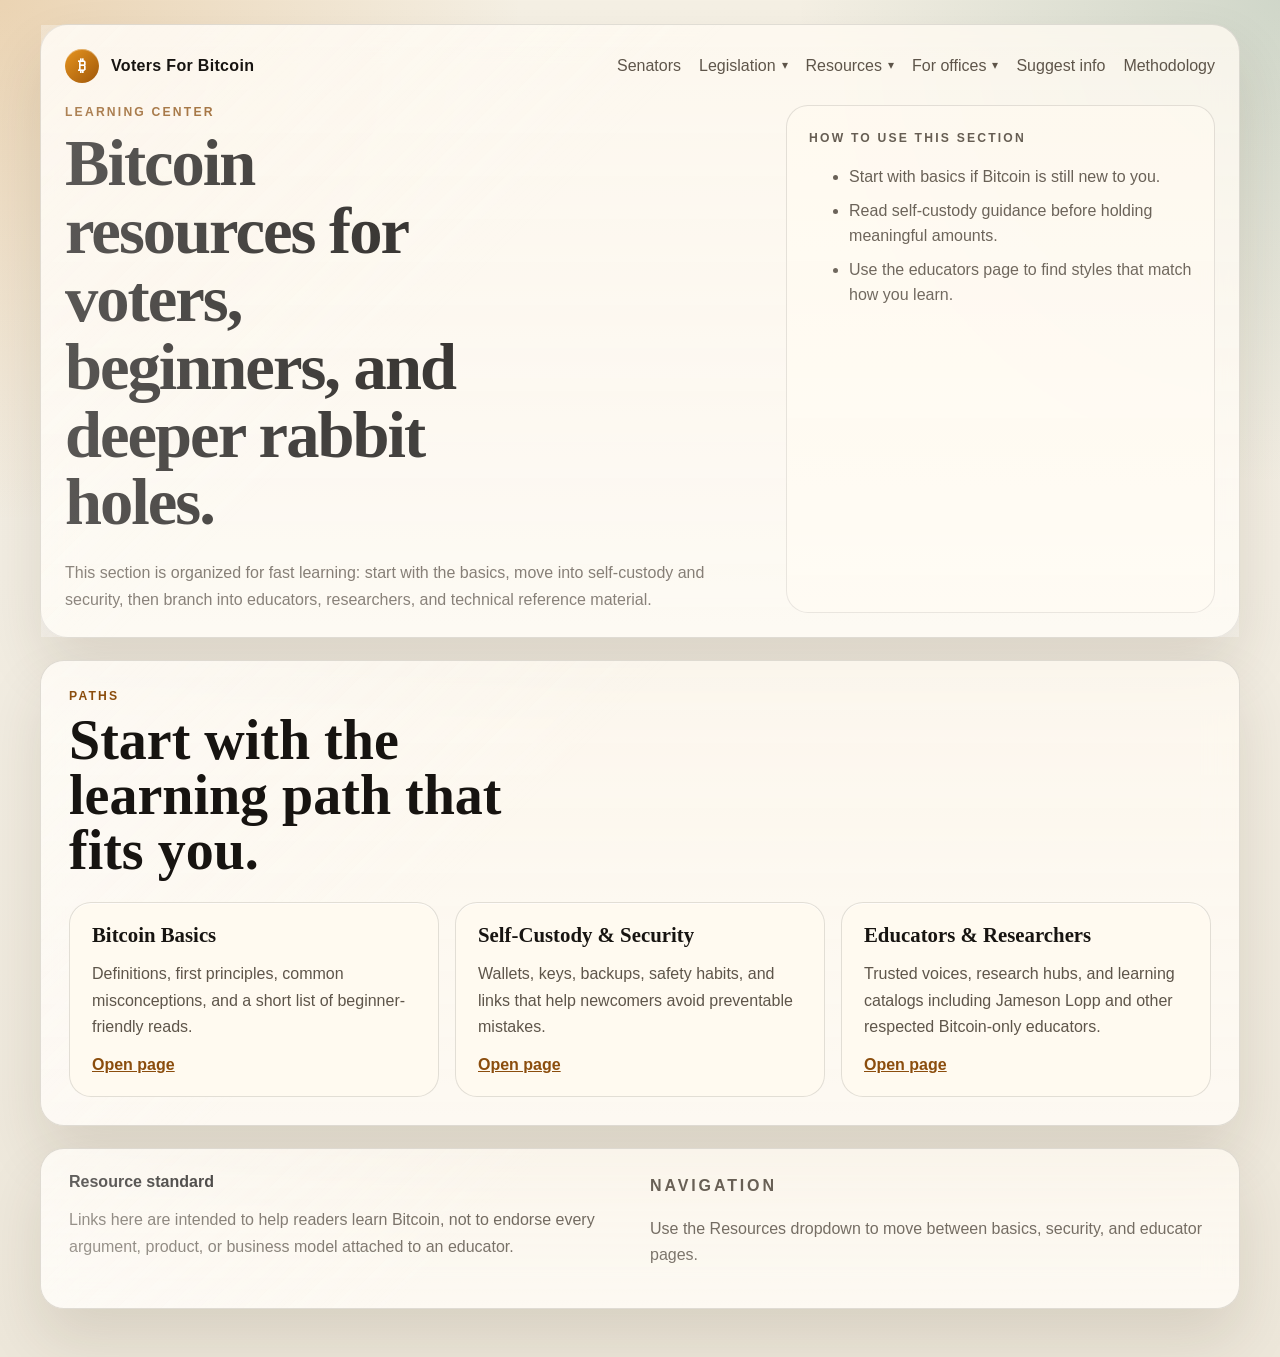
==== resources/index.html @ 1ba47181 "UI Updates" ====
<!DOCTYPE html>
<html lang="en">
  <head>
    <meta charset="UTF-8" />
    <meta name="viewport" content="width=device-width, initial-scale=1.0" />
    <title>Bitcoin Resources | Voters For Bitcoin</title>
    <meta
      name="description"
      content="Explore Bitcoin education pages, self-custody guidance, and links to respected Bitcoin educators and research resources."
    />
    <link rel="icon" type="image/svg+xml" href="../favicon.svg" />
    <link rel="stylesheet" href="../styles.css" />
  </head>
  <body>
    <div class="site-shell">
      <header class="hero" id="top">
        <nav class="topbar">
          <a class="brand" href="../index.html">
            <span class="brand-mark">₿</span>
            <span>Voters For Bitcoin</span>
          </a>
          <button class="nav-toggle" type="button" aria-label="Toggle navigation" aria-expanded="false">
            <span class="nav-toggle-icon">☰</span>
          </button>
          <div class="nav-links">
            <a href="../index.html#directory">Senators</a>
            <div class="nav-dropdown">
              <a href="../bitcoin-legislation.html" class="nav-dropdown-trigger" aria-haspopup="true">Legislation</a>
              <div class="nav-dropdown-menu">
                <a href="../bitcoin-legislation.html">Bitcoin</a>
                <a href="../crypto-legislation.html">Crypto</a>
              </div>
            </div>
            <div class="nav-dropdown">
              <a href="./index.html" class="nav-dropdown-trigger" aria-haspopup="true">Resources</a>
              <div class="nav-dropdown-menu">
                <a href="./index.html">Resource hub</a>
                <a href="./bitcoin-basics.html">Bitcoin basics</a>
                <a href="./self-custody.html">Self-custody</a>
                <a href="./educators.html">Educators</a>
              </div>
            </div>
            <div class="nav-dropdown">
              <a href="../for-offices.html" class="nav-dropdown-trigger" aria-haspopup="true">For offices</a>
              <div class="nav-dropdown-menu">
                <a href="../for-offices.html">Overview</a>
                <a href="../survey.html">Bitcoin policy survey</a>
              </div>
            </div>
            <a href="../suggest.html">Suggest info</a>
            <a href="../index.html#methodology">Methodology</a>
          </div>
        </nav>

        <div class="page-hero">
          <div class="hero-copy">
            <p class="eyebrow">Learning center</p>
            <h1>Bitcoin resources for voters, beginners, and deeper rabbit holes.</h1>
            <p class="hero-text">
              This section is organized for fast learning: start with the basics,
              move into self-custody and security, then branch into educators,
              researchers, and technical reference material.
            </p>
          </div>
          <aside class="resource-note">
            <p class="panel-label">How to use this section</p>
            <ul>
              <li>Start with basics if Bitcoin is still new to you.</li>
              <li>Read self-custody guidance before holding meaningful amounts.</li>
              <li>Use the educators page to find styles that match how you learn.</li>
            </ul>
          </aside>
        </div>
      </header>

      <main>
        <section class="section">
          <div class="section-heading">
            <p class="eyebrow">Paths</p>
            <h2>Start with the learning path that fits you.</h2>
          </div>
          <div class="guide-grid">
            <article class="guide-card">
              <h3>Bitcoin Basics</h3>
              <p>Definitions, first principles, common misconceptions, and a short list of beginner-friendly reads.</p>
              <a href="./bitcoin-basics.html">Open page</a>
            </article>
            <article class="guide-card">
              <h3>Self-Custody & Security</h3>
              <p>Wallets, keys, backups, safety habits, and links that help newcomers avoid preventable mistakes.</p>
              <a href="./self-custody.html">Open page</a>
            </article>
            <article class="guide-card">
              <h3>Educators & Researchers</h3>
              <p>Trusted voices, research hubs, and learning catalogs including Jameson Lopp and other respected Bitcoin-only educators.</p>
              <a href="./educators.html">Open page</a>
            </article>
          </div>
        </section>
      </main>

      <footer class="footer">
        <div>
          <strong>Resource standard</strong>
          <p>
            Links here are intended to help readers learn Bitcoin, not to endorse
            every argument, product, or business model attached to an educator.
          </p>
        </div>
        <div>
          <p class="footer-label">Navigation</p>
          <p>Use the Resources dropdown to move between basics, security, and educator pages.</p>
        </div>
      </footer>
    </div>
    <script src="../nav.js"></script>
  </body>
</html>
---- styles.css ----
:root {
  --bg: #f3efe3;
  --bg-strong: #ede4cf;
  --surface: rgba(255, 251, 242, 0.8);
  --surface-strong: #fffaf0;
  --text: #171411;
  --muted: #5e554a;
  --line: rgba(23, 20, 17, 0.12);
  --accent: #cb7a18;
  --accent-deep: #8b4d0d;
  --good: #27634f;
  --warn: #8f6312;
  --bad: #8a2f25;
  --shadow: 0 30px 60px rgba(60, 42, 18, 0.12);
  --serif: "Iowan Old Style", "Palatino Linotype", "Book Antiqua", Palatino,
    "URW Palladio L", Georgia, serif;
  --sans: "Avenir Next", "Segoe UI", "Helvetica Neue", Helvetica, Arial,
    sans-serif;
}

* {
  box-sizing: border-box;
}

html {
  scroll-behavior: smooth;
}

body {
  margin: 0;
  color: var(--text);
  background:
    radial-gradient(circle at top left, rgba(203, 122, 24, 0.24), transparent 28%),
    radial-gradient(circle at top right, rgba(39, 99, 79, 0.18), transparent 26%),
    linear-gradient(180deg, #f5f0e4 0%, #f2ede2 42%, #ede7da 100%);
  font-family: var(--sans);
  overflow-x: hidden;
}

a {
  color: inherit;
}

.site-shell {
  width: min(1200px, calc(100vw - 32px));
  margin: 0 auto;
  padding: 24px 0 48px;
}

.hero,
.section,
.footer {
  position: relative;
  border: 1px solid var(--line);
  background: var(--surface);
  backdrop-filter: blur(16px);
  box-shadow: var(--shadow);
}

.hero::before,
.section::before,
.footer::before {
  content: "";
  position: absolute;
  inset: 0;
  background:
    linear-gradient(135deg, rgba(255, 255, 255, 0.32), transparent 38%),
    linear-gradient(180deg, transparent, rgba(255, 255, 255, 0.28));
  pointer-events: none;
}

.hero {
  padding: 24px;
  border-radius: 28px;
  overflow: visible;
}

.section,
.footer {
  overflow: hidden;
}

.topbar,
.hero-grid,
.directory-grid,
.snapshot-grid,
.resource-list,
.intro-grid,
.footer,
.section-heading-row,
.filters {
  position: relative;
  z-index: 1;
}

.topbar {
  display: flex;
  justify-content: space-between;
  align-items: center;
  gap: 20px;
}

.brand {
  display: inline-flex;
  align-items: center;
  gap: 12px;
  font-weight: 700;
  letter-spacing: 0.02em;
  text-decoration: none;
}

.brand-mark {
  display: grid;
  place-items: center;
  width: 34px;
  height: 34px;
  border-radius: 999px;
  color: white;
  background: linear-gradient(135deg, #e7951f, #9f570a);
  box-shadow: inset 0 1px 0 rgba(255, 255, 255, 0.35);
}

.nav-links {
  display: flex;
  flex-wrap: wrap;
  gap: 18px;
  align-items: center;
}

.nav-links a {
  color: var(--muted);
  text-decoration: none;
}

.nav-dropdown {
  position: relative;
  padding-bottom: 14px;
  margin-bottom: -14px;
}

.nav-dropdown-trigger {
  display: inline-flex;
  align-items: center;
  gap: 6px;
}

.nav-dropdown-trigger::after {
  content: "▾";
  font-size: 0.72rem;
  line-height: 1;
}

.nav-dropdown-menu {
  position: absolute;
  top: calc(100% - 2px);
  left: 0;
  display: none;
  min-width: 180px;
  padding: 8px;
  border-radius: 16px;
  border: 1px solid var(--line);
  background: var(--surface-strong);
  box-shadow: var(--shadow);
  z-index: 40;
}

.nav-dropdown-menu a {
  display: block;
  padding: 10px 12px;
  border-radius: 10px;
  color: var(--muted);
  text-decoration: none;
}

.nav-dropdown-menu a:hover,
.nav-dropdown-menu a:focus-visible {
  background: rgba(23, 20, 17, 0.05);
  outline: none;
}

.nav-dropdown:hover .nav-dropdown-menu,
.nav-dropdown:focus-within .nav-dropdown-menu {
  display: block;
}

/* ── Mobile navigation toggle (hidden on desktop) ── */
.nav-toggle {
  display: none;
  align-items: center;
  justify-content: center;
  width: 40px;
  height: 40px;
  padding: 0;
  border: 1px solid var(--line);
  border-radius: 12px;
  background: rgba(255, 255, 255, 0.55);
  cursor: pointer;
  flex-shrink: 0;
}

.nav-toggle-icon {
  font-size: 1.15rem;
  line-height: 1;
  pointer-events: none;
}

/* ── Filter collapse toggle (hidden on desktop) ── */
.filters-toggle {
  display: none;
  width: 100%;
  margin-top: 16px;
}

.hero-grid {
  display: grid;
  grid-template-columns: minmax(0, 1.5fr) minmax(280px, 0.9fr);
  gap: 24px;
  margin-top: 48px;
}

.eyebrow,
.panel-label,
.footer-label {
  margin: 0 0 10px;
  color: var(--accent-deep);
  font-size: 0.76rem;
  font-weight: 700;
  letter-spacing: 0.18em;
  text-transform: uppercase;
}

h1,
h2,
h3 {
  margin: 0;
  font-family: var(--serif);
  font-weight: 700;
  line-height: 0.98;
}

h1 {
  max-width: 12ch;
  font-size: clamp(3.5rem, 8vw, 6.6rem);
}

h2 {
  max-width: 16ch;
  font-size: clamp(2.1rem, 5vw, 3.5rem);
}

h3 {
  font-size: 1.3rem;
}

.hero-text,
.section-support,
.senator-summary,
.detail-copy p,
.resource-card p,
.methodology-card p,
.footer p,
.intro-grid p,
.panel-note,
.snapshot-card p {
  color: var(--muted);
  line-height: 1.65;
  font-size: 1rem;
}

.hero-text {
  max-width: 48ch;
  margin: 24px 0 0;
}

.hero-actions {
  display: flex;
  flex-wrap: wrap;
  gap: 12px;
  margin-top: 28px;
}

.button {
  display: inline-flex;
  align-items: center;
  justify-content: center;
  min-height: 48px;
  padding: 0 18px;
  border-radius: 999px;
  border: 1px solid var(--line);
  text-decoration: none;
  font-weight: 700;
  text-align: center;
}

.button-primary {
  color: white;
  background: linear-gradient(135deg, var(--accent), #a45e0f);
}

.button-secondary {
  background: rgba(255, 255, 255, 0.55);
}

.hero-panel,
.senator-detail,
.resource-card,
.methodology-card,
.snapshot-card,
.senator-card,
.filter input,
.filter select {
  border: 1px solid var(--line);
  background: var(--surface-strong);
  box-shadow: inset 0 1px 0 rgba(255, 255, 255, 0.55);
}

.hero-panel {
  padding: 22px;
  border-radius: 24px;
  align-self: end;
}

.panel-list,
.source-list,
.detail-meta,
.methodology-card ul {
  margin: 0;
  padding-left: 18px;
}

.panel-list li,
.source-list li,
.methodology-card li {
  margin-top: 10px;
  line-height: 1.6;
  color: var(--muted);
}

.section {
  margin-top: 22px;
  padding: 28px;
  border-radius: 24px;
}

.section-heading {
  position: relative;
  z-index: 1;
}

.section-heading-row {
  display: flex;
  justify-content: space-between;
  gap: 20px;
  align-items: end;
}

.section-support {
  max-width: 34ch;
  margin: 0;
}

.directory-summary {
  position: relative;
  z-index: 1;
  margin: 16px 0 0;
  color: var(--muted);
  line-height: 1.6;
}

.intro-grid {
  display: grid;
  grid-template-columns: repeat(3, minmax(0, 1fr));
  gap: 18px;
  margin-top: 28px;
}

.intro-grid article {
  padding: 20px;
  border-top: 2px solid rgba(203, 122, 24, 0.35);
  background: rgba(255, 255, 255, 0.32);
}

.filters {
  display: grid;
  grid-template-columns: minmax(0, 1.3fr) minmax(180px, 0.75fr) minmax(180px, 0.75fr) minmax(220px, 0.8fr) auto;
  gap: 16px;
  margin-top: 26px;
  align-items: end;
}

.filter {
  display: grid;
  gap: 8px;
  font-size: 0.9rem;
  font-weight: 700;
}

.filter input,
.filter select {
  width: 100%;
  min-height: 50px;
  padding: 0 14px;
  border-radius: 16px;
  font: inherit;
  color: var(--text);
}

.reset-filters {
  min-width: 148px;
}

.directory-grid {
  display: grid;
  grid-template-columns: minmax(0, 0.9fr) minmax(320px, 1.1fr);
  gap: 18px;
  margin-top: 18px;
}

.senator-list {
  display: grid;
  gap: 14px;
  align-content: start;
}

.senator-card {
  width: 100%;
  padding: 18px;
  border-radius: 20px;
  text-align: left;
  cursor: pointer;
  transition: transform 180ms ease, border-color 180ms ease, box-shadow 180ms ease;
}

.senator-card:hover,
.senator-card:focus-visible {
  transform: translateY(-2px);
  border-color: rgba(203, 122, 24, 0.45);
  outline: none;
}

.senator-card.is-active {
  border-color: rgba(39, 99, 79, 0.45);
  box-shadow: 0 18px 28px rgba(34, 56, 48, 0.08);
}

.senator-card-top,
.detail-top {
  display: flex;
  justify-content: space-between;
  gap: 12px;
  align-items: start;
}

.senator-card h3 {
  margin-bottom: 8px;
}

.senator-meta,
.detail-kicker,
.evidence-meta {
  color: var(--muted);
  font-size: 0.92rem;
}

.state-link {
  color: var(--accent-deep);
  font-weight: 700;
  text-decoration: none;
}

.state-link:hover,
.state-link:focus-visible {
  text-decoration: underline;
  outline: none;
}

.tag,
.confidence {
  display: inline-flex;
  align-items: center;
  justify-content: center;
  min-height: 30px;
  padding: 0 10px;
  border-radius: 999px;
  font-size: 0.78rem;
  font-weight: 700;
  white-space: normal;
  text-decoration: none;
  border: 0;
}

.tag[data-tone="pro"] {
  background: rgba(39, 99, 79, 0.12);
  color: var(--good);
}

.tag[data-tone="caution"] {
  background: rgba(143, 99, 18, 0.13);
  color: var(--warn);
}

.tag[data-tone="anti"] {
  background: rgba(138, 47, 37, 0.12);
  color: var(--bad);
}

.tag[data-tone="neutral"] {
  background: rgba(23, 20, 17, 0.08);
  color: var(--text);
}

.tag:hover,
.tag:focus-visible {
  opacity: 0.9;
  outline: 2px solid rgba(23, 20, 17, 0.18);
  outline-offset: 2px;
}

.confidence {
  background: rgba(23, 20, 17, 0.06);
}

.senator-summary {
  margin: 16px 0 0;
}

.senator-detail {
  min-height: 100%;
  padding: 24px;
  border-radius: 24px;
}

.detail-copy {
  display: grid;
  gap: 22px;
}

.detail-meta {
  display: grid;
  gap: 10px;
  margin-top: 20px;
}

.detail-meta strong,
.evidence-card strong {
  font-size: 0.9rem;
}

.evidence-grid {
  display: grid;
  gap: 14px;
}

.evidence-card {
  padding: 16px;
  border-radius: 18px;
  border: 1px solid var(--line);
  background: rgba(255, 255, 255, 0.58);
}

.action-card,
.contact-card {
  padding: 18px;
  border-radius: 18px;
  border: 1px solid var(--line);
  background: rgba(255, 255, 255, 0.58);
}

.contact-card p,
.action-card p {
  color: var(--muted);
  line-height: 1.65;
}

.contact-actions,
.card-actions {
  display: flex;
  flex-wrap: wrap;
  gap: 12px;
  margin-top: 14px;
}

.button.button-small {
  min-height: 42px;
  padding: 0 14px;
}

.evidence-card a,
.resource-card a {
  color: var(--accent-deep);
  font-weight: 700;
}

.snapshot-grid {
  display: grid;
  grid-template-columns: repeat(4, minmax(0, 1fr));
  gap: 16px;
  margin-top: 26px;
}

.snapshot-card {
  padding: 20px;
  border-radius: 20px;
}

.snapshot-card strong {
  display: block;
  font-size: 2rem;
  font-family: var(--serif);
}

.resource-list,
.methodology-list {
  display: grid;
  grid-template-columns: repeat(3, minmax(0, 1fr));
  gap: 16px;
  margin-top: 26px;
}

.resource-card,
.methodology-card {
  padding: 20px;
  border-radius: 22px;
}

.resource-page-grid,
.guide-grid,
.educator-grid {
  position: relative;
  z-index: 1;
  display: grid;
  gap: 16px;
  margin-top: 24px;
}

.resource-page-grid {
  grid-template-columns: 1.2fr 0.8fr;
}

.guide-grid,
.educator-grid {
  grid-template-columns: repeat(3, minmax(0, 1fr));
}

.guide-card,
.educator-card {
  padding: 22px;
  border-radius: 22px;
  border: 1px solid var(--line);
  background: var(--surface-strong);
  box-shadow: inset 0 1px 0 rgba(255, 255, 255, 0.55);
}

.guide-card ul,
.educator-card ul {
  margin: 14px 0 0;
  padding-left: 18px;
}

.guide-card li,
.educator-card li,
.resource-note li {
  color: var(--muted);
  line-height: 1.6;
  margin-top: 8px;
}

.resource-note {
  padding: 22px;
  border-radius: 22px;
  border: 1px solid var(--line);
  background: rgba(255, 250, 240, 0.72);
}

.resource-note p,
.guide-card p,
.educator-card p {
  color: var(--muted);
  line-height: 1.65;
}

.guide-card a,
.educator-card a,
.resource-note a {
  color: var(--accent-deep);
  font-weight: 700;
}

.suggest-grid {
  position: relative;
  z-index: 1;
  display: grid;
  grid-template-columns: 1.05fr 0.95fr;
  gap: 18px;
  margin-top: 24px;
}

.suggest-card,
.suggest-form-card {
  padding: 22px;
  border-radius: 22px;
  border: 1px solid var(--line);
  background: var(--surface-strong);
  box-shadow: inset 0 1px 0 rgba(255, 255, 255, 0.55);
}

.suggest-card p,
.suggest-form-card p,
.suggest-output,
.suggest-help li {
  color: var(--muted);
  line-height: 1.65;
}

.suggest-help {
  margin: 14px 0 0;
  padding-left: 18px;
}

.suggest-form {
  display: grid;
  gap: 14px;
  margin-top: 12px;
}

.suggest-form label {
  display: grid;
  gap: 8px;
  font-size: 0.92rem;
  font-weight: 700;
}

.suggest-form input,
.suggest-form select,
.suggest-form textarea {
  width: 100%;
  min-height: 50px;
  padding: 12px 14px;
  border-radius: 16px;
  border: 1px solid var(--line);
  background: rgba(255, 255, 255, 0.72);
  font: inherit;
  color: var(--text);
}

.suggest-form textarea {
  min-height: 140px;
  resize: vertical;
}

.suggest-actions {
  display: flex;
  flex-wrap: wrap;
  gap: 12px;
  margin-top: 6px;
}

.suggest-output {
  margin-top: 18px;
  padding: 16px;
  border-radius: 16px;
  border: 1px dashed rgba(23, 20, 17, 0.18);
  background: rgba(255, 255, 255, 0.46);
  white-space: pre-wrap;
}

.suggest-output.is-hidden {
  display: none;
}

.response-status {
  display: inline-flex;
  align-items: center;
  min-height: 30px;
  padding: 0 10px;
  border-radius: 999px;
  background: rgba(23, 20, 17, 0.06);
  font-size: 0.78rem;
  font-weight: 700;
}

.office-grid {
  position: relative;
  z-index: 1;
  display: grid;
  grid-template-columns: 1fr 1fr;
  gap: 18px;
  margin-top: 24px;
}

.office-card,
.survey-card {
  padding: 22px;
  border-radius: 22px;
  border: 1px solid var(--line);
  background: var(--surface-strong);
  box-shadow: inset 0 1px 0 rgba(255, 255, 255, 0.55);
}

.office-card p,
.survey-card p,
.office-card li,
.survey-card li {
  color: var(--muted);
  line-height: 1.65;
}

.office-card ul,
.survey-card ul {
  margin: 14px 0 0;
  padding-left: 18px;
}

.resource-card .resource-type {
  margin: 0 0 10px;
  color: var(--accent-deep);
  font-size: 0.82rem;
  font-weight: 700;
  text-transform: uppercase;
  letter-spacing: 0.14em;
}

.footer {
  display: grid;
  grid-template-columns: repeat(2, minmax(0, 1fr));
  gap: 20px;
  margin-top: 22px;
  padding: 24px 28px;
  border-radius: 24px;
}

.cta-strip {
  position: relative;
  z-index: 1;
  display: flex;
  justify-content: space-between;
  align-items: center;
  gap: 20px;
  margin-top: 24px;
  padding: 22px;
  border-radius: 22px;
  border: 1px solid var(--line);
  background: rgba(255, 250, 240, 0.7);
}

.cta-strip p {
  margin: 0;
  color: var(--muted);
  line-height: 1.65;
  max-width: 52ch;
}

.policy-links {
  position: relative;
  z-index: 1;
  display: grid;
  grid-template-columns: repeat(2, minmax(0, 1fr));
  gap: 16px;
  margin-top: 18px;
}

.policy-link-card {
  display: block;
  padding: 22px;
  border-radius: 22px;
  border: 1px solid var(--line);
  background: var(--surface-strong);
  text-decoration: none;
  box-shadow: inset 0 1px 0 rgba(255, 255, 255, 0.55);
  transition: transform 180ms ease, border-color 180ms ease;
}

.policy-link-card:hover,
.policy-link-card:focus-visible {
  transform: translateY(-2px);
  border-color: rgba(203, 122, 24, 0.45);
  outline: none;
}

.policy-link-card p:last-child {
  margin-bottom: 0;
}

.page-hero {
  margin-top: 22px;
  display: grid;
  grid-template-columns: minmax(0, 1.3fr) minmax(280px, 0.8fr);
  gap: 24px;
}

.page-hero h1 {
  max-width: 12ch;
  font-size: clamp(2.4rem, 5.2vw, 4.25rem);
  line-height: 1.02;
  letter-spacing: -0.03em;
}

.page-hero .hero-text {
  max-width: 42rem;
}

.stat-card {
  padding: 22px;
  border-radius: 22px;
  border: 1px solid var(--line);
  background: var(--surface-strong);
}

.stat-card strong {
  display: block;
  font-family: var(--serif);
  font-size: 2.5rem;
  line-height: 1;
}

.legislation-grid,
.bill-grid,
.vote-grid {
  position: relative;
  z-index: 1;
  display: grid;
  gap: 16px;
  margin-top: 24px;
}

.legislation-grid {
  grid-template-columns: 1.1fr 0.9fr;
}

.bill-card,
.vote-card,
.status-card {
  padding: 22px;
  border-radius: 22px;
  border: 1px solid var(--line);
  background: var(--surface-strong);
}


.bill-card p,
.vote-card p,
.status-card p,
.bill-card li,
.vote-card li,
.status-card li {
  color: var(--muted);
  line-height: 1.65;
}

.bill-meta,
.bill-links {
  display: flex;
  flex-wrap: wrap;
  gap: 10px;
  margin: 14px 0 0;
}

.meta-pill {
  display: inline-flex;
  align-items: center;
  min-height: 32px;
  padding: 0 12px;
  border-radius: 999px;
  border: 1px solid var(--line);
  background: rgba(23, 20, 17, 0.04);
  font-size: 0.82rem;
  font-weight: 700;
}

.bill-links a,
.source-link {
  color: var(--accent-deep);
  font-weight: 700;
}

.vote-grid {
  grid-template-columns: repeat(2, minmax(0, 1fr));
}

.senator-vote-list {
  display: grid;
  gap: 10px;
  margin-top: 14px;
}

.senator-vote {
  display: flex;
  justify-content: space-between;
  gap: 12px;
  padding: 12px 14px;
  border-radius: 16px;
  border: 1px solid var(--line);
  background: rgba(255, 255, 255, 0.5);
}

.senator-vote strong {
  font-size: 0.95rem;
}

.page-note {
  margin-top: 20px;
  color: var(--muted);
}

@media (max-width: 980px) {
  .hero-grid,
  .page-hero,
  .directory-grid,
  .legislation-grid,
  .vote-grid,
  .resource-page-grid,
  .suggest-grid,
  .office-grid,
  .intro-grid,
  .snapshot-grid,
  .resource-list,
  .methodology-list,
  .guide-grid,
  .educator-grid,
  .policy-links,
  .footer,
  .filters {
    grid-template-columns: 1fr;
  }

  .section-heading-row,
  .topbar,
  .cta-strip {
    align-items: start;
    flex-direction: column;
  }

  .section-support {
    max-width: none;
  }

  .hero-actions,
  .contact-actions,
  .card-actions,
  .suggest-actions {
    width: 100%;
  }

  .hero-actions .button,
  .contact-actions .button,
  .card-actions .button,
  .suggest-actions .button {
    flex: 1 1 220px;
  }

  h1 {
    max-width: 10ch;
  }
}

@media (max-width: 640px) {
  .site-shell {
    width: min(100vw - 20px, 1200px);
    padding-top: 10px;
  }

  .hero,
  .section,
  .footer {
    border-radius: 22px;
  }

  .hero,
  .section {
    padding: 20px;
  }

  .topbar {
    flex-direction: row;
    flex-wrap: wrap;
    align-items: center;
    gap: 10px;
    padding-bottom: 10px;
    border-bottom: 1px solid rgba(23, 20, 17, 0.08);
  }

  .nav-toggle {
    display: inline-flex;
    margin-left: auto;
  }

  /* Nav collapses under brand+toggle, revealed by hamburger */
  .nav-links {
    display: none;
    flex-direction: column;
    width: 100%;
    gap: 0;
    padding-top: 10px;
    font-size: 0.95rem;
    line-height: 1.35;
  }

  .nav-links.is-open {
    display: flex;
  }

  .nav-links > a,
  .nav-dropdown-trigger {
    display: flex;
    align-items: center;
    justify-content: space-between;
    width: 100%;
    padding: 10px 4px;
    min-height: 44px;
    border-radius: 0;
    background: transparent;
    font-size: 0.95rem;
    color: rgba(23, 20, 17, 0.76);
  }

  /* Dropdowns: static/inline on mobile, toggled by JS class */
  .nav-dropdown {
    padding-bottom: 0;
    margin-bottom: 0;
  }

  .nav-dropdown-menu {
    position: static;
    display: none;
    min-width: 0;
    width: 100%;
    box-shadow: none;
    border-radius: 0;
    border: none;
    background: transparent;
    padding: 0 0 6px 16px;
    margin-top: 0;
  }

  /* Disable the CSS hover trigger — JS handles it via .is-open */
  .nav-dropdown:hover .nav-dropdown-menu,
  .nav-dropdown:focus-within .nav-dropdown-menu {
    display: none;
  }

  .nav-dropdown.is-open > .nav-dropdown-menu {
    display: block;
  }

  .nav-dropdown.is-open > .nav-dropdown-trigger::after {
    transform: rotate(180deg);
  }

  .hero-grid,
  .page-hero {
    gap: 20px;
    margin-top: 24px;
  }

  .hero-panel,
  .stat-card,
  .resource-note,
  .senator-detail,
  .suggest-card,
  .suggest-form-card,
  .office-card,
  .survey-card,
  .bill-card,
  .vote-card,
  .status-card,
  .guide-card,
  .educator-card,
  .resource-card,
  .methodology-card,
  .snapshot-card,
  .policy-link-card {
    padding: 18px;
    border-radius: 18px;
  }

  .filters {
    gap: 12px;
  }

  .eyebrow,
  .panel-label,
  .footer-label {
    margin-bottom: 8px;
    font-size: 0.7rem;
    letter-spacing: 0.16em;
  }

  .filter input,
  .filter select,
  .reset-filters {
    min-height: 48px;
  }

  .reset-filters,
  .hero-actions .button,
  .contact-actions .button,
  .card-actions .button,
  .suggest-actions .button,
  .cta-strip .button {
    width: 100%;
  }

  .directory-grid,
  .legislation-grid,
  .vote-grid,
  .resource-list,
  .methodology-list,
  .guide-grid,
  .educator-grid,
  .suggest-grid,
  .office-grid,
  .policy-links,
  .snapshot-grid,
  .intro-grid {
    gap: 14px;
  }

  /* 2×2 snapshot grid looks much better than 4 stacked cards */
  .snapshot-grid {
    grid-template-columns: repeat(2, minmax(0, 1fr));
  }

  /* Filters collapse behind a toggle on small screens */
  .filters-toggle {
    display: flex;
  }

  .filters {
    display: none;
  }

  .filters.is-open {
    display: grid;
    margin-top: 12px;
  }

  /* Bump tag / confidence touch targets to the 44 px minimum */
  .tag,
  .confidence {
    min-height: 44px;
    padding: 8px 12px;
  }

  /* Tighten CTA strip padding */
  .cta-strip {
    padding: 18px;
  }

  .senator-card-top,
  .detail-top,
  .section-heading-row {
    flex-direction: column;
    align-items: flex-start;
  }

  .detail-meta {
    margin-top: 16px;
  }

  .bill-meta,
  .bill-links,
  .contact-actions,
  .card-actions,
  .suggest-actions,
  .hero-actions {
    gap: 10px;
  }

  .senator-vote {
    flex-direction: column;
    align-items: flex-start;
  }

  .hero-copy {
    max-width: none;
  }

  .hero-text {
    max-width: none;
    margin-top: 18px;
    font-size: 1rem;
    line-height: 1.7;
  }

  .hero-actions {
    margin-top: 22px;
  }

  .hero-actions .button {
    min-height: 52px;
    font-size: 0.98rem;
  }

  .snapshot-card strong,
  .stat-card strong {
    font-size: 2rem;
  }

  h1 {
    max-width: 8.5ch;
    font-size: clamp(2.7rem, 11vw, 4rem);
    line-height: 0.96;
    letter-spacing: -0.05em;
  }

  h2 {
    max-width: none;
    font-size: clamp(1.6rem, 9vw, 2.3rem);
    line-height: 1.04;
  }

  .page-hero h1 {
    max-width: 10ch;
    font-size: clamp(2.2rem, 10vw, 3.1rem);
    line-height: 0.98;
  }

  .hero-text,
  .section-support,
  .directory-summary,
  .panel-note,
  .resource-card p,
  .methodology-card p,
  .guide-card p,
  .educator-card p,
  .contact-card p,
  .action-card p,
  .vote-card p,
  .bill-card p,
  .status-card p {
    font-size: 0.96rem;
  }
}
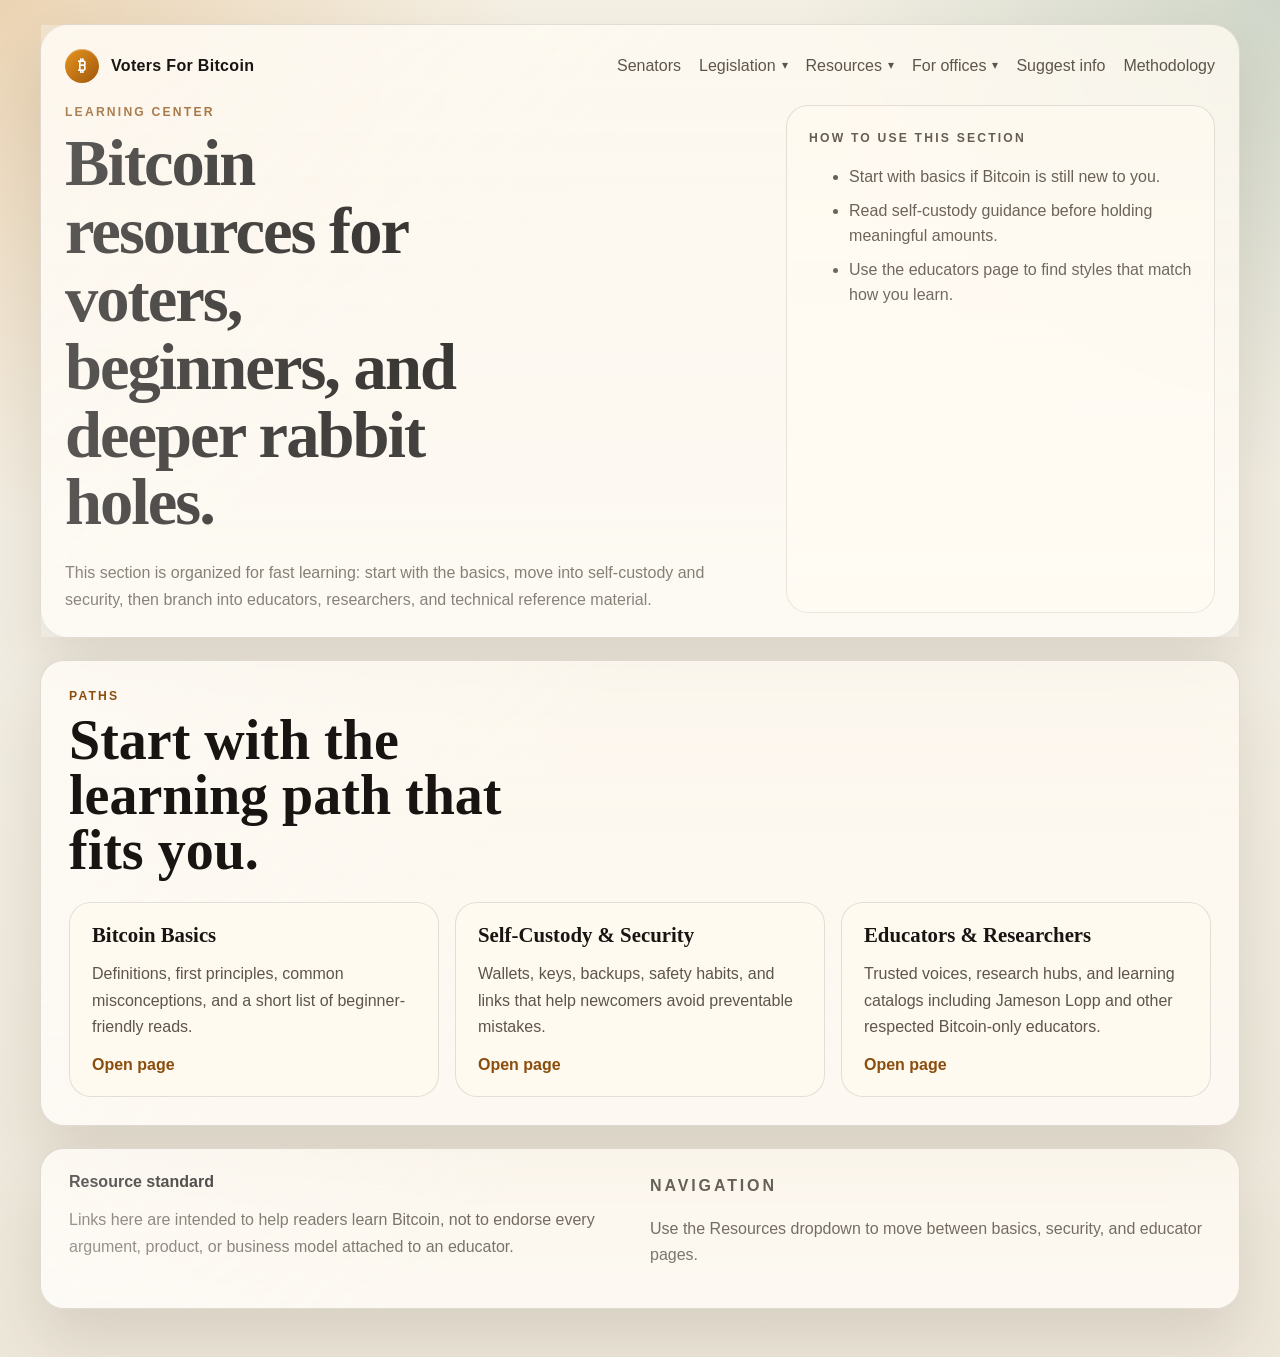
==== commit 80b9fc3f: "Favicon" ====
--- a/resources/index.html
+++ b/resources/index.html
@@ -9,6 +9,7 @@
       content="Explore Bitcoin education pages, self-custody guidance, and links to respected Bitcoin educators and research resources."
     />
     <link rel="icon" type="image/svg+xml" href="../favicon.svg" />
+    <link rel="icon" href="../favicon.svg" type="image/svg+xml" />
     <link rel="stylesheet" href="../styles.css" />
   </head>
   <body>
--- a/styles.css
+++ b/styles.css
@@ -35,10 +35,16 @@
     linear-gradient(180deg, #f5f0e4 0%, #f2ede2 42%, #ede7da 100%);
   font-family: var(--sans);
   overflow-x: hidden;
+  -webkit-tap-highlight-color: rgba(139, 77, 13, 0.12);
 }
 
 a {
   color: inherit;
+}
+
+a,
+button {
+  -webkit-tap-highlight-color: rgba(139, 77, 13, 0.12);
 }
 
 .site-shell {
@@ -194,6 +200,7 @@
   border: 1px solid var(--line);
   border-radius: 12px;
   background: rgba(255, 255, 255, 0.55);
+  color: var(--accent-deep);
   cursor: pointer;
   flex-shrink: 0;
 }
@@ -201,6 +208,7 @@
 .nav-toggle-icon {
   font-size: 1.15rem;
   line-height: 1;
+  color: var(--accent-deep);
   pointer-events: none;
 }
 
@@ -452,6 +460,7 @@
 }
 
 .senator-card h3 {
+  color: var(--text);
   margin-bottom: 8px;
 }
 
@@ -586,9 +595,14 @@
 }
 
 .evidence-card a,
-.resource-card a {
+.resource-card a,
+.guide-card a,
+.educator-card a,
+.contact-card a,
+.footer a {
   color: var(--accent-deep);
   font-weight: 700;
+  text-decoration: none;
 }
 
 .snapshot-grid {
@@ -684,6 +698,7 @@
 .resource-note a {
   color: var(--accent-deep);
   font-weight: 700;
+  text-decoration: none;
 }
 
 .suggest-grid {
@@ -971,6 +986,7 @@
 .source-link {
   color: var(--accent-deep);
   font-weight: 700;
+  text-decoration: none;
 }
 
 .vote-grid {
@@ -1093,6 +1109,8 @@
     padding-top: 10px;
     font-size: 0.95rem;
     line-height: 1.35;
+    align-items: center;
+    text-align: center;
   }
 
   .nav-links.is-open {
@@ -1103,7 +1121,7 @@
   .nav-dropdown-trigger {
     display: flex;
     align-items: center;
-    justify-content: space-between;
+    justify-content: center;
     width: 100%;
     padding: 10px 4px;
     min-height: 44px;
@@ -1111,12 +1129,18 @@
     background: transparent;
     font-size: 0.95rem;
     color: rgba(23, 20, 17, 0.76);
+    text-align: center;
   }
 
   /* Dropdowns: static/inline on mobile, toggled by JS class */
   .nav-dropdown {
+    width: 100%;
     padding-bottom: 0;
     margin-bottom: 0;
+  }
+
+  .nav-dropdown-trigger {
+    gap: 4px;
   }
 
   .nav-dropdown-menu {
@@ -1128,8 +1152,12 @@
     border-radius: 0;
     border: none;
     background: transparent;
-    padding: 0 0 6px 16px;
+    padding: 0 0 6px;
     margin-top: 0;
+  }
+
+  .nav-dropdown-menu a {
+    text-align: center;
   }
 
   /* Disable the CSS hover trigger — JS handles it via .is-open */
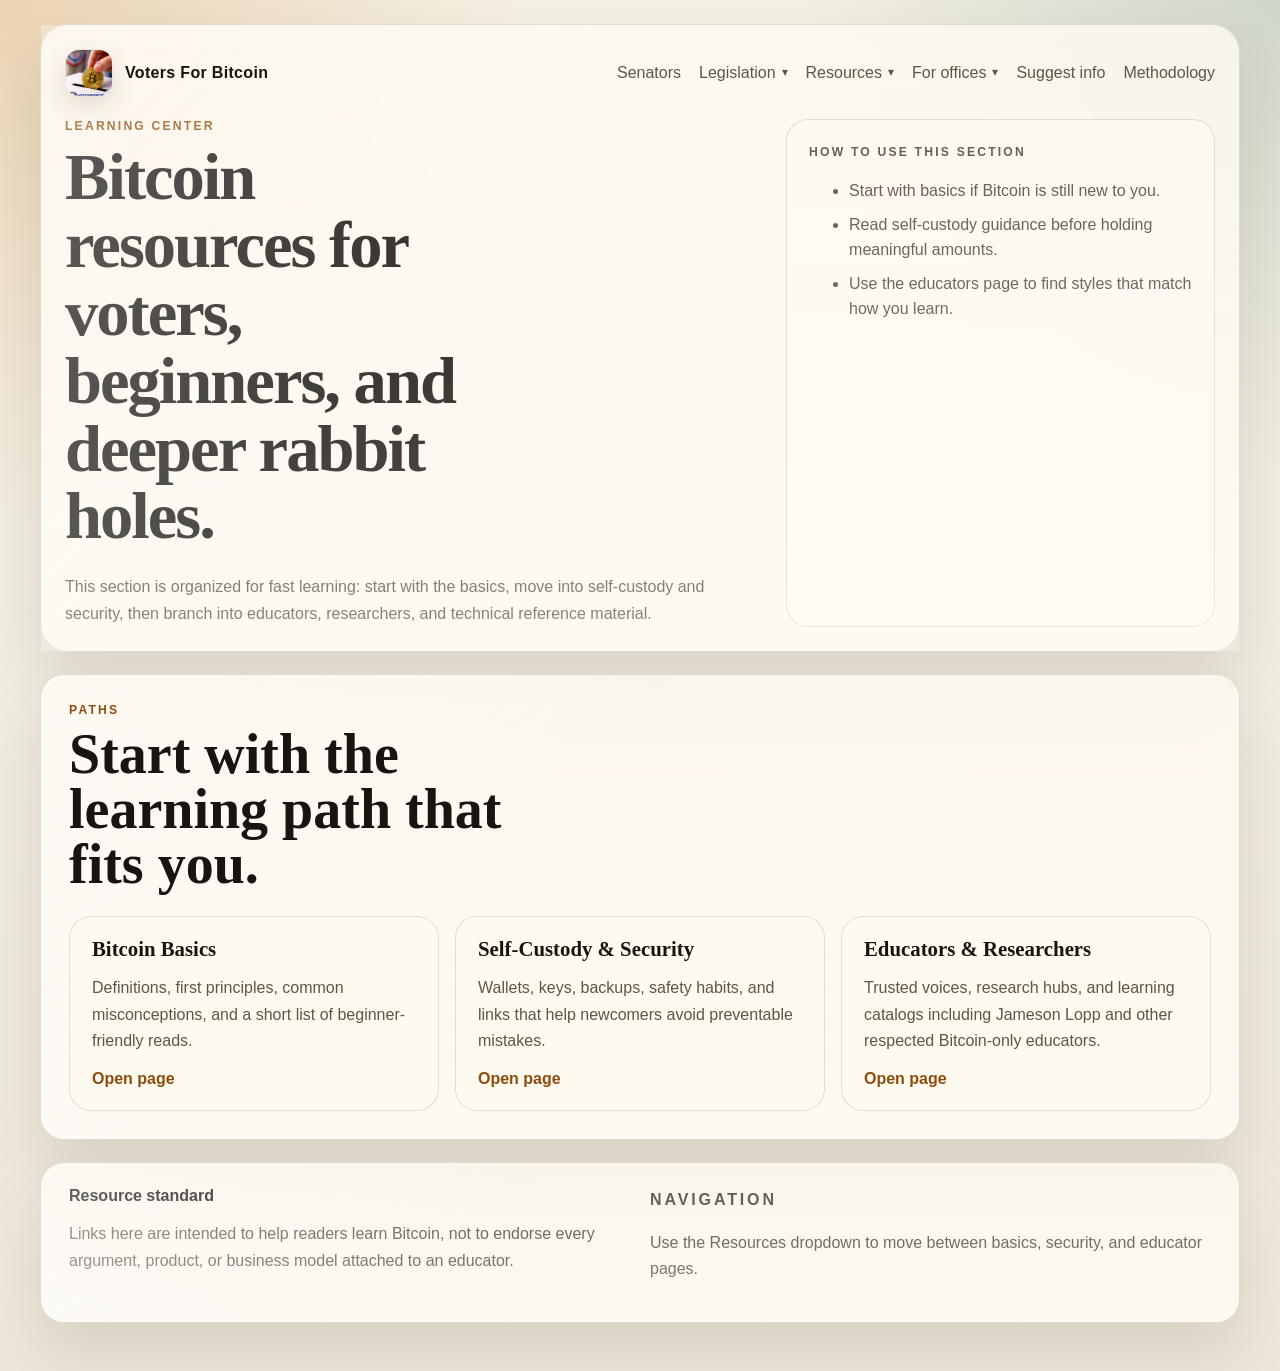
==== commit 6f5bbb91: "Logo Update" ====
--- a/resources/index.html
+++ b/resources/index.html
@@ -2,14 +2,28 @@
 <html lang="en">
   <head>
     <meta charset="UTF-8" />
-    <meta name="viewport" content="width=device-width, initial-scale=1.0" />
+    <meta name="viewport" content="Explore Bitcoin education pages, self-custody guidance, and links to respected Bitcoin educators and research resources." />
     <title>Bitcoin Resources | Voters For Bitcoin</title>
     <meta
       name="description"
       content="Explore Bitcoin education pages, self-custody guidance, and links to respected Bitcoin educators and research resources."
     />
-    <link rel="icon" type="image/svg+xml" href="../favicon.svg" />
+    <!-- Favicon -->
     <link rel="icon" href="../favicon.svg" type="image/svg+xml" />
+    <link rel="icon" href="../favicon-32.png" type="image/png" sizes="32x32" />
+    <link rel="apple-touch-icon" href="../apple-touch-icon.png" />
+    <link rel="manifest" href="../site.webmanifest" />
+    <meta name="theme-color" content="#cb7a18" />
+    <!-- Open Graph / social sharing -->
+    <meta property="og:type" content="website" />
+    <meta property="og:title" content="Bitcoin Resources | Voters For Bitcoin" />
+    <meta property="og:description" content="Explore Bitcoin education pages, self-custody guidance, and links to respected Bitcoin educators and research resources." />
+    <meta property="og:image" content="../og-image.png" />
+    <!-- Twitter / X card -->
+    <meta name="twitter:card" content="summary_large_image" />
+    <meta name="twitter:title" content="Bitcoin Resources | Voters For Bitcoin" />
+    <meta name="twitter:description" content="Explore Bitcoin education pages, self-custody guidance, and links to respected Bitcoin educators and research resources." />
+    <meta name="twitter:image" content="../og-image.png" />
     <link rel="stylesheet" href="../styles.css" />
   </head>
   <body>
@@ -17,7 +31,7 @@
       <header class="hero" id="top">
         <nav class="topbar">
           <a class="brand" href="../index.html">
-            <span class="brand-mark">₿</span>
+            <img class="brand-mark" src="../Icon.png" alt="Voters For Bitcoin logo" />
             <span>Voters For Bitcoin</span>
           </a>
           <button class="nav-toggle" type="button" aria-label="Toggle navigation" aria-expanded="false">
--- a/styles.css
+++ b/styles.css
@@ -113,17 +113,19 @@
   font-weight: 700;
   letter-spacing: 0.02em;
   text-decoration: none;
+  min-width: 0;
 }
 
 .brand-mark {
-  display: grid;
-  place-items: center;
-  width: 34px;
-  height: 34px;
-  border-radius: 999px;
-  color: white;
-  background: linear-gradient(135deg, #e7951f, #9f570a);
-  box-shadow: inset 0 1px 0 rgba(255, 255, 255, 0.35);
+  display: block;
+  width: 48px;
+  height: 48px;
+  object-fit: cover;
+  object-position: center top;
+  border-radius: 14px;
+  border: 1px solid rgba(23, 20, 17, 0.08);
+  box-shadow: 0 10px 24px rgba(60, 42, 18, 0.12);
+  flex-shrink: 0;
 }
 
 .nav-links {
@@ -1100,6 +1102,16 @@
     margin-left: auto;
   }
 
+  .brand {
+    gap: 10px;
+  }
+
+  .brand-mark {
+    width: 42px;
+    height: 42px;
+    border-radius: 12px;
+  }
+
   /* Nav collapses under brand+toggle, revealed by hamburger */
   .nav-links {
     display: none;
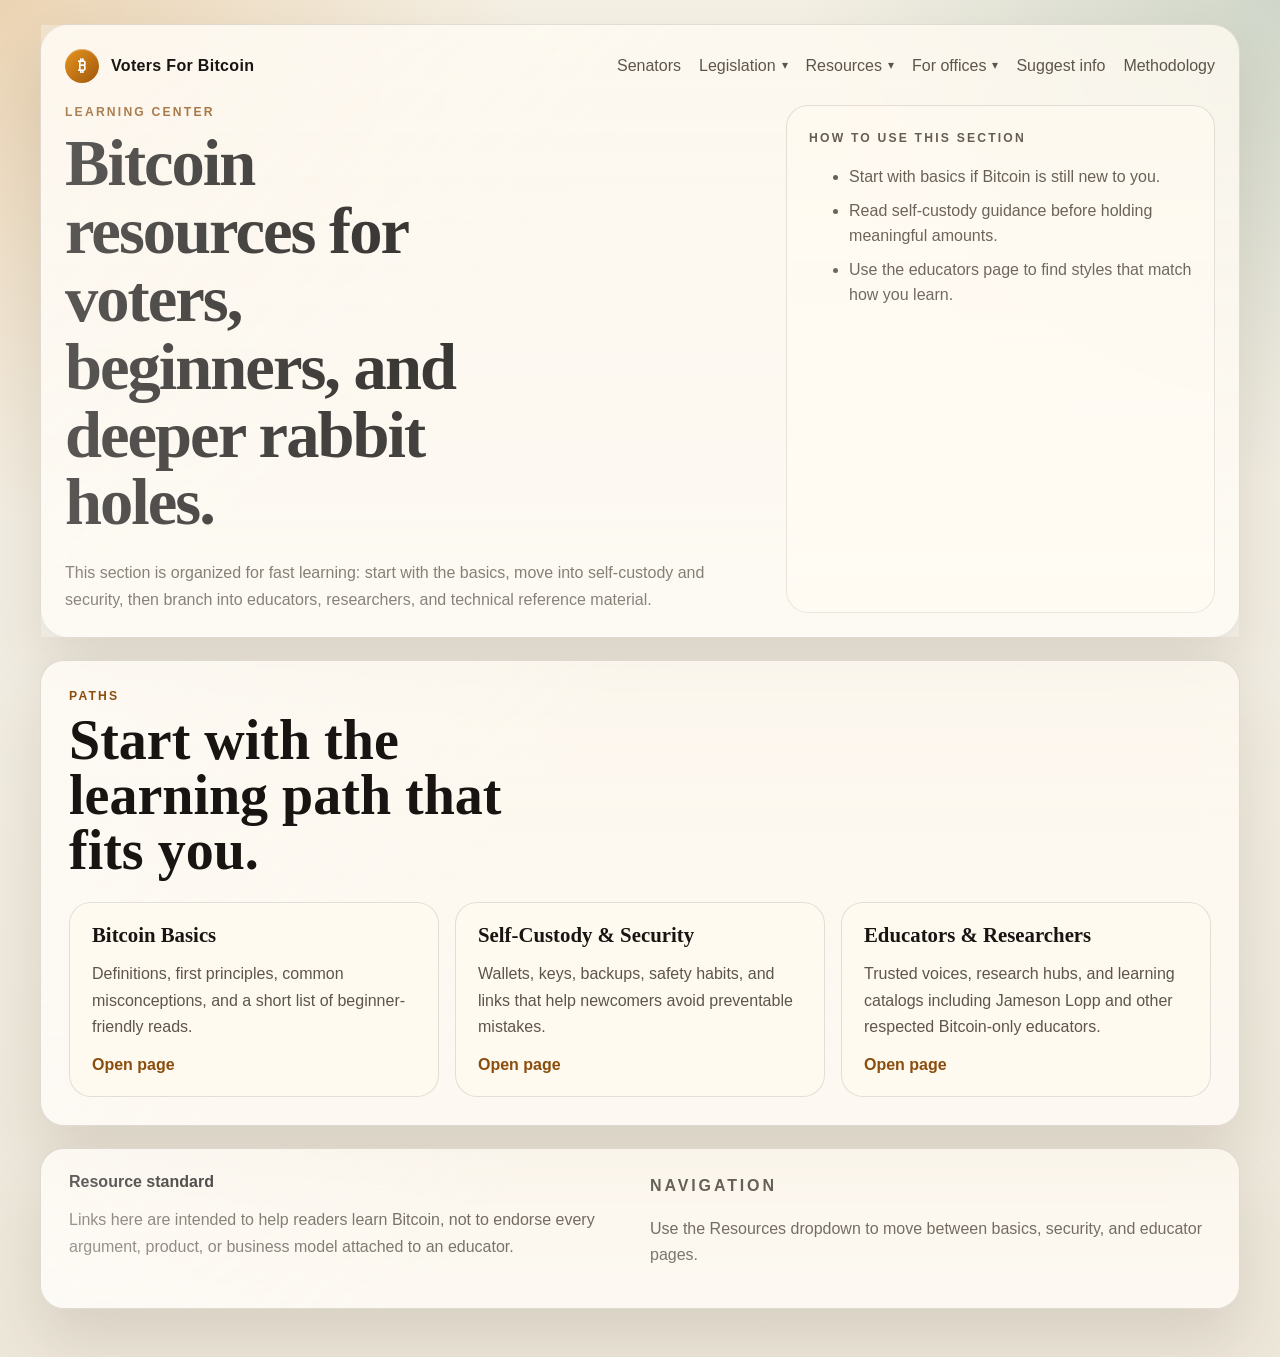
==== commit 89f42486: "icon" ====
--- a/resources/index.html
+++ b/resources/index.html
@@ -31,7 +31,7 @@
       <header class="hero" id="top">
         <nav class="topbar">
           <a class="brand" href="../index.html">
-            <img class="brand-mark" src="../Icon.png" alt="Voters For Bitcoin logo" />
+            <span class="brand-mark">₿</span>
             <span>Voters For Bitcoin</span>
           </a>
           <button class="nav-toggle" type="button" aria-label="Toggle navigation" aria-expanded="false">
--- a/styles.css
+++ b/styles.css
@@ -113,19 +113,17 @@
   font-weight: 700;
   letter-spacing: 0.02em;
   text-decoration: none;
-  min-width: 0;
 }
 
 .brand-mark {
-  display: block;
-  width: 48px;
-  height: 48px;
-  object-fit: cover;
-  object-position: center top;
-  border-radius: 14px;
-  border: 1px solid rgba(23, 20, 17, 0.08);
-  box-shadow: 0 10px 24px rgba(60, 42, 18, 0.12);
-  flex-shrink: 0;
+  display: grid;
+  place-items: center;
+  width: 34px;
+  height: 34px;
+  border-radius: 999px;
+  color: white;
+  background: linear-gradient(135deg, #e7951f, #9f570a);
+  box-shadow: inset 0 1px 0 rgba(255, 255, 255, 0.35);
 }
 
 .nav-links {
@@ -1102,15 +1100,6 @@
     margin-left: auto;
   }
 
-  .brand {
-    gap: 10px;
-  }
-
-  .brand-mark {
-    width: 42px;
-    height: 42px;
-    border-radius: 12px;
-  }
 
   /* Nav collapses under brand+toggle, revealed by hamburger */
   .nav-links {
